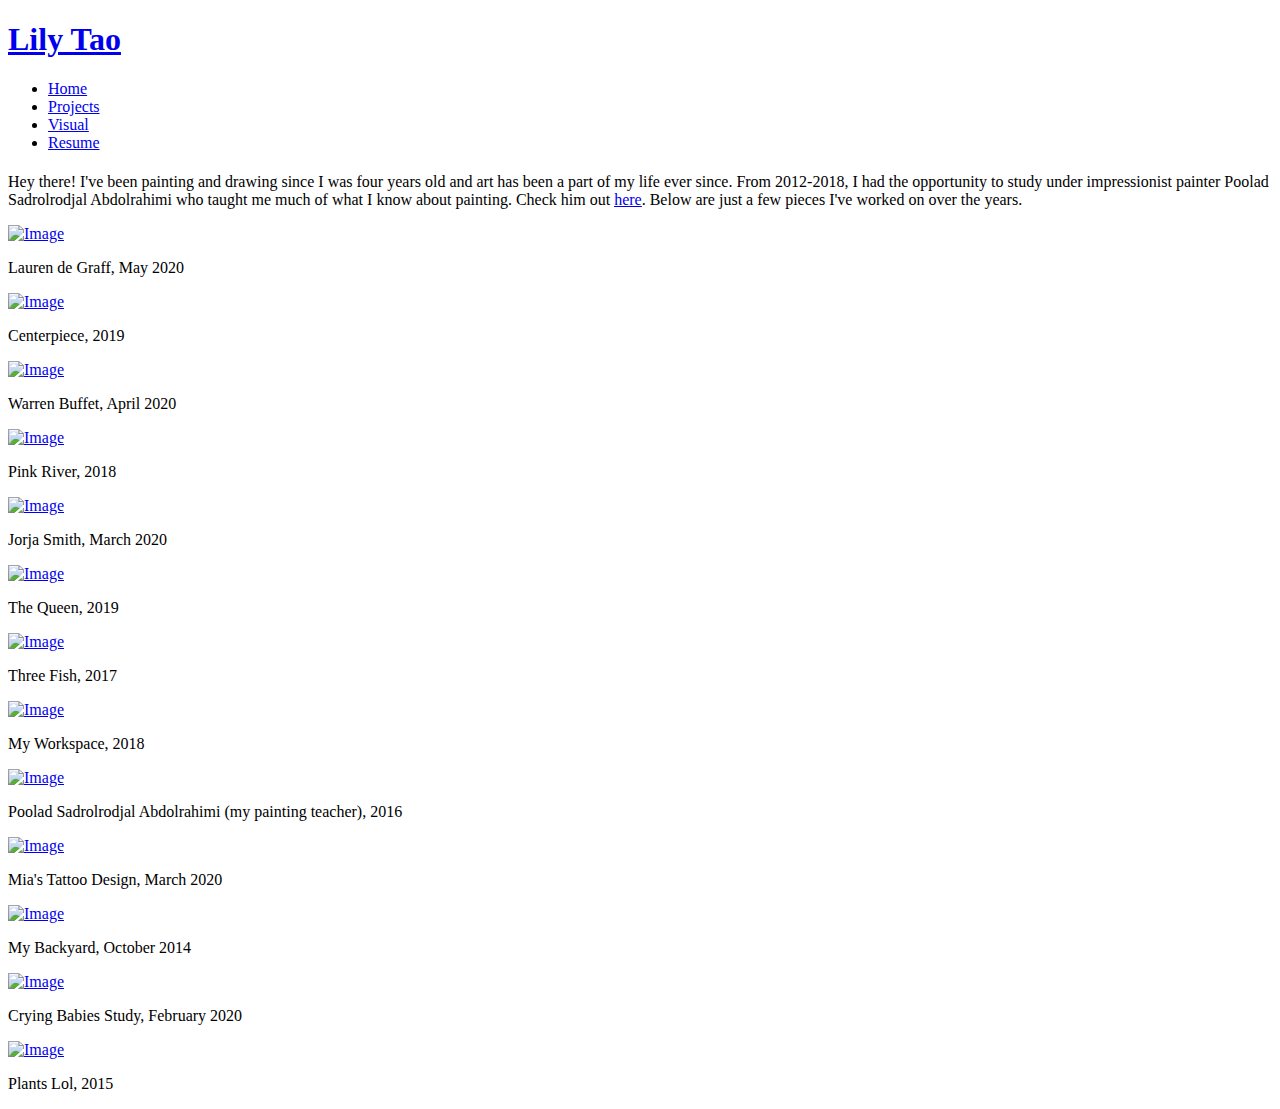
==== creative.html @ a4407685 "Add files via upload" ====
<!DOCTYPE html>
<html lang="en">

<head>
  <!-- Global site tag (gtag.js) - Google Analytics -->
<script async src="https://www.googletagmanager.com/gtag/js?id=UA-166755295-1"></script>
<script>
  window.dataLayer = window.dataLayer || [];
  function gtag(){dataLayer.push(arguments);}
  gtag('js', new Date());

  gtag('config', 'UA-166755295-1');
</script>
  <meta charset="utf-8">
  <meta content="width=device-width, initial-scale=1.0" name="viewport">

  <title>Visual</title>
  <meta content="" name="descriptison">
  <meta content="" name="keywords">

  <!-- Favicons -->
  <link href="assets/img/favicon.png" rel="icon">

  <!-- Google Fonts -->
  <link href="https://fonts.googleapis.com/css?family=Roboto:300,300i,400,400i,500,500i,600,600i,700,700i|Poppins:300,300i,400,400i,500,500i,600,600i,700,700i" rel="stylesheet">

  <!-- Extra CSS Files -->
  <link href="assets/extra/bootstrap/css/bootstrap.min.css" rel="stylesheet">
  <link href="assets/extra/icofont/icofont.min.css" rel="stylesheet">
  <link href="assets/extra/aos/aos.css" rel="stylesheet">
  <link href="assets/extra/line-awesome/css/line-awesome.min.css" rel="stylesheet">
  <link href="assets/extra/owl.carousel/assets/owl.carousel.min.css" rel="stylesheet">

  <!-- Main CSS File -->
  <link href="assets/css/style.css" rel="stylesheet">

</head>

<body>

  <!-- ======= Mobile Menu ======= -->
  <div class="site-mobile-menu site-navbar-target">
    <div class="site-mobile-menu-header">
      <div class="site-mobile-menu-close mt-3">
        <span class="icofont-close js-menu-toggle"></span>
      </div>
    </div>
    <div class="site-mobile-menu-body"></div>
  </div>

  <!-- ======= Header ======= -->
  <header class="site-navbar js-sticky-header site-navbar-target" role="banner">

    <div class="container">
      <div class="row align-items-center">

        <div class="col-6 col-lg-2">
          <h1 class="mb-0 site-logo"><a href="index.html" class="mb-0">Lily Tao</a></h1>
        </div>

        <div class="col-12 col-md-10 d-none d-lg-block">
          <nav class="site-navigation position-relative text-right" role="navigation">

            <ul class="site-menu main-menu js-clone-nav mr-auto d-none d-lg-block">
              <li class="active"><a href="index.html" class="nav-link">Home</a></li>
              <li><a href="index.html#main" class="nav-link">Projects</a></li>
              <li><a href="creative.html" class="nav-link">Visual</a></li>
              <li><a href="resume-lilytao.pdf" target="_blank" class="nav-link">Resume</a></li>
            </ul>
          </nav>
        </div>
      </div>
    </div>
  </header>

  <!-- ======= Fish ======= -->
  <section class="hero-section" id="hero">
    <div class="container">
      <div class="row align-items-center">
        <div class="col-12 hero-text-image">
          <div class="row">
            <div class="col-lg-7 text-center text-lg-left">
              <h1>
                <span class="txt-type" data-wait="3000" data-words='["Some of my works"]'></span>
              </h1>
              <p class="mb-5" data-aos="fade-right" data-aos-delay="1900">Hey there! I've been painting and drawing since I was four years 
                old and art has been a part of my life ever since. From 2012-2018, I had the opportunity to study under impressionist painter 
                Poolad Sadrolrodjal Abdolrahimi who taught me much of what I know about painting. Check him out 
                <u><a href="http://www.simagallery.com" target="_blank" class="text-white">here</a></u>. 
                Below are just a few pieces I've worked on over the years.</p>
            </div>
          </div>
        </div>
      </div>
    </div>

  </section><!-- End FIsh -->


  <main id="main">

    <!-- ======= pics ======= -->

    <section class="section">
      <div class="container">
        <div class="row mb-5">
          <div class="col-md-4">
            <div class="post-entry">
              <a href="assets/img/laurendg.jpg" class="d-block mb-4">
                <img src="assets/img/laurendg-s.jpg" onmouseover="this.src='assets/img/laurendg-b.jpg'"
                onmouseout="this.src='assets/img/laurendg-s.jpg'" alt="Image" class="img-fluid">
              </a>
              <div class="post-text">
                <p>Lauren de Graff, May 2020</p>
              </div>
            </div>
          </div>
          <div class="col-md-4">
            <div class="post-entry">
              <a href="assets/img/centerpiece.jpg" class="d-block mb-4">
                <img src="assets/img/centerpiece-s.jpg" onmouseover="this.src='assets/img/centerpiece-b.jpg'"
                onmouseout="this.src='assets/img/centerpiece-s.jpg'" alt="Image" class="img-fluid">
              </a>
              <div class="post-text">
                <p>Centerpiece, 2019</p>
              </div>
            </div>
          </div>
          <div class="col-md-4">
            <div class="post-entry">
              <a href="assets/img/warrenbuffet.jpg" class="d-block mb-4">
                <img src="assets/img/warrenbuffet-s.jpg" onmouseover="this.src='assets/img/warrenbuffet-b.jpg'"
                onmouseout="this.src='assets/img/warrenbuffet-s.jpg'" alt="Image" class="img-fluid">
              </a>
              <div class="post-text">
                <p>Warren Buffet, April 2020</p>
              </div>
            </div>
          </div>
          <div class="col-md-4">
            <div class="post-entry">
              <a href="assets/img/pinkriver.jpg" class="d-block mb-4">
                <img src="assets/img/pinkriver-s.jpg" onmouseover="this.src='assets/img/pinkriver-b.jpg'"
                onmouseout="this.src='assets/img/pinkriver-s.jpg'" alt="Image" class="img-fluid">
              </a>
              <div class="post-text">
                <p>Pink River, 2018</p>
              </div>
            </div>
          </div>
          <div class="col-md-4">
            <div class="post-entry">
              <a href="assets/img/jorja.jpg" class="d-block mb-4">
                <img src="assets/img/jorja-s.jpg" onmouseover="this.src='assets/img/jorja-b.jpg'"
                onmouseout="this.src='assets/img/jorja-s.jpg'" alt="Image" class="img-fluid">
              </a>
              <div class="post-text">
                <p>Jorja Smith, March 2020</p>
              </div>
            </div>
          </div>
          <div class="col-md-4">
            <div class="post-entry">
              <a href="assets/img/thequeen.jpg" class="d-block mb-4">
                <img src="assets/img/thequeen-s.jpg" onmouseover="this.src='assets/img/thequeen-b.jpg'"
                onmouseout="this.src='assets/img/thequeen-s.jpg'"alt="Image" class="img-fluid">
              </a>
              <div class="post-text">
                <p>The Queen, 2019</p>
              </div>
            </div>
          </div>
          <div class="col-md-4">
            <div class="post-entry">
              <a href="assets/img/threefish.jpg" class="d-block mb-4">
                <img src="assets/img/threefish-s.jpg" onmouseover="this.src='assets/img/threefish-b.jpg'"
                onmouseout="this.src='assets/img/threefish-s.jpg'"alt="Image" class="img-fluid">
              </a>
              <div class="post-text">
                <p>Three Fish, 2017</p>
              </div>
            </div>
          </div>
          <div class="col-md-4">
            <div class="post-entry">
              <a href="assets/img/myworkspace.jpg" class="d-block mb-4">
                <img src="assets/img/myworkspace-s.jpg" onmouseover="this.src='assets/img/myworkspace-b.jpg'"
                onmouseout="this.src='assets/img/myworkspace-s.jpg'"alt="Image" class="img-fluid">
              </a>
              <div class="post-text">
                <p>My Workspace, 2018</p>
              </div>
            </div>
          </div>
          <div class="col-md-4">
            <div class="post-entry">
              <a href="assets/img/poolad.jpg" class="d-block mb-4">
                <img src="assets/img/poolad-s.jpg" onmouseover="this.src='assets/img/poolad-b.jpg'"
                onmouseout="this.src='assets/img/poolad-s.jpg'"alt="Image" class="img-fluid">
              </a>
              <div class="post-text">
                <p>Poolad Sadrolrodjal Abdolrahimi (my painting teacher), 2016</p>
              </div>
            </div>
          </div>
          <div class="col-md-4">
            <div class="post-entry">
              <a href="assets/img/miatattoo.png" class="d-block mb-4">
                <img src="assets/img/miatattoo-s.jpg" onmouseover="this.src='assets/img/miatattoo-b.jpg'"
                onmouseout="this.src='assets/img/miatattoo-s.jpg'"alt="Image" class="img-fluid">
              </a>
              <div class="post-text">
                <p>Mia's Tattoo Design, March 2020</p>
              </div>
            </div>
          </div>
          <div class="col-md-4">
            <div class="post-entry">
              <a href="assets/img/mybackyard.jpg" class="d-block mb-4">
                <img src="assets/img/mybackyard-s.jpg" onmouseover="this.src='assets/img/mybackyard-b.jpg'"
                onmouseout="this.src='assets/img/mybackyard-s.jpg'" alt="Image" class="img-fluid">
              </a>
              <div class="post-text">
                <p>My Backyard, October 2014</p>
              </div>
            </div>
          </div>
          <div class="col-md-4">
            <div class="post-entry">
              <a href="assets/img/crying-babies.jpg" class="d-block mb-4">
                <img src="assets/img/crying-babies-s.jpg" onmouseover="this.src='assets/img/crying-babies-b.jpg'"
                onmouseout="this.src='assets/img/crying-babies-s.jpg'"alt="Image" class="img-fluid">
              </a>
              <div class="post-text">
                <p>Crying Babies Study, February 2020</p>
              </div>
            </div>
          </div>
          <div class="col-md-4">
            <div class="post-entry">
              <a href="assets/img/plants.jpg" class="d-block mb-4">
                <img src="assets/img/plants-s.jpg" onmouseover="this.src='assets/img/plants-b.jpg'"
                onmouseout="this.src='assets/img/plants-s.jpg'"alt="Image" class="img-fluid">
              </a>
              <div class="post-text">
                <p>Plants Lol, 2015</p>
              </div>
            </div>
          </div>
        </div>
      </div>

  </main><!-- End -->

  <!-- ======= Footer ======= -->
  <footer class="footer" role="contentinfo">
    <div class="container">
      <div class="row justify-content-center text-center">
          <p class="social">
            <a href="https://www.github.com/lilytao2001"target="_blank"><span class="icofont-github"></span></a>
            <a href="https://www.linkedin.com/in/lily-tao/"target="_blank"><span class="icofont-linkedin"></span></a>
            <a href="mailto:lily.tao@uwaterloo.ca"target="_blank"><span class="icofont-email"></span></a>
          </p>
      </div>
    </div>
  </footer>

  <a href="#" class="back-to-top"><i class="icofont-simple-up"></i></a>

  <!-- extra js -->
  <script src="assets/extra/jquery/jquery.min.js"></script>
  <script src="assets/extra/aos/aos.js"></script>
  <script src="assets/extra/owl.carousel/owl.carousel.min.js"></script>
  <script src="assets/extra/jquery-sticky/jquery.sticky.js"></script>

  <!-- js -->
  <script src="assets/js/main.js"></script>

</body>

</html>
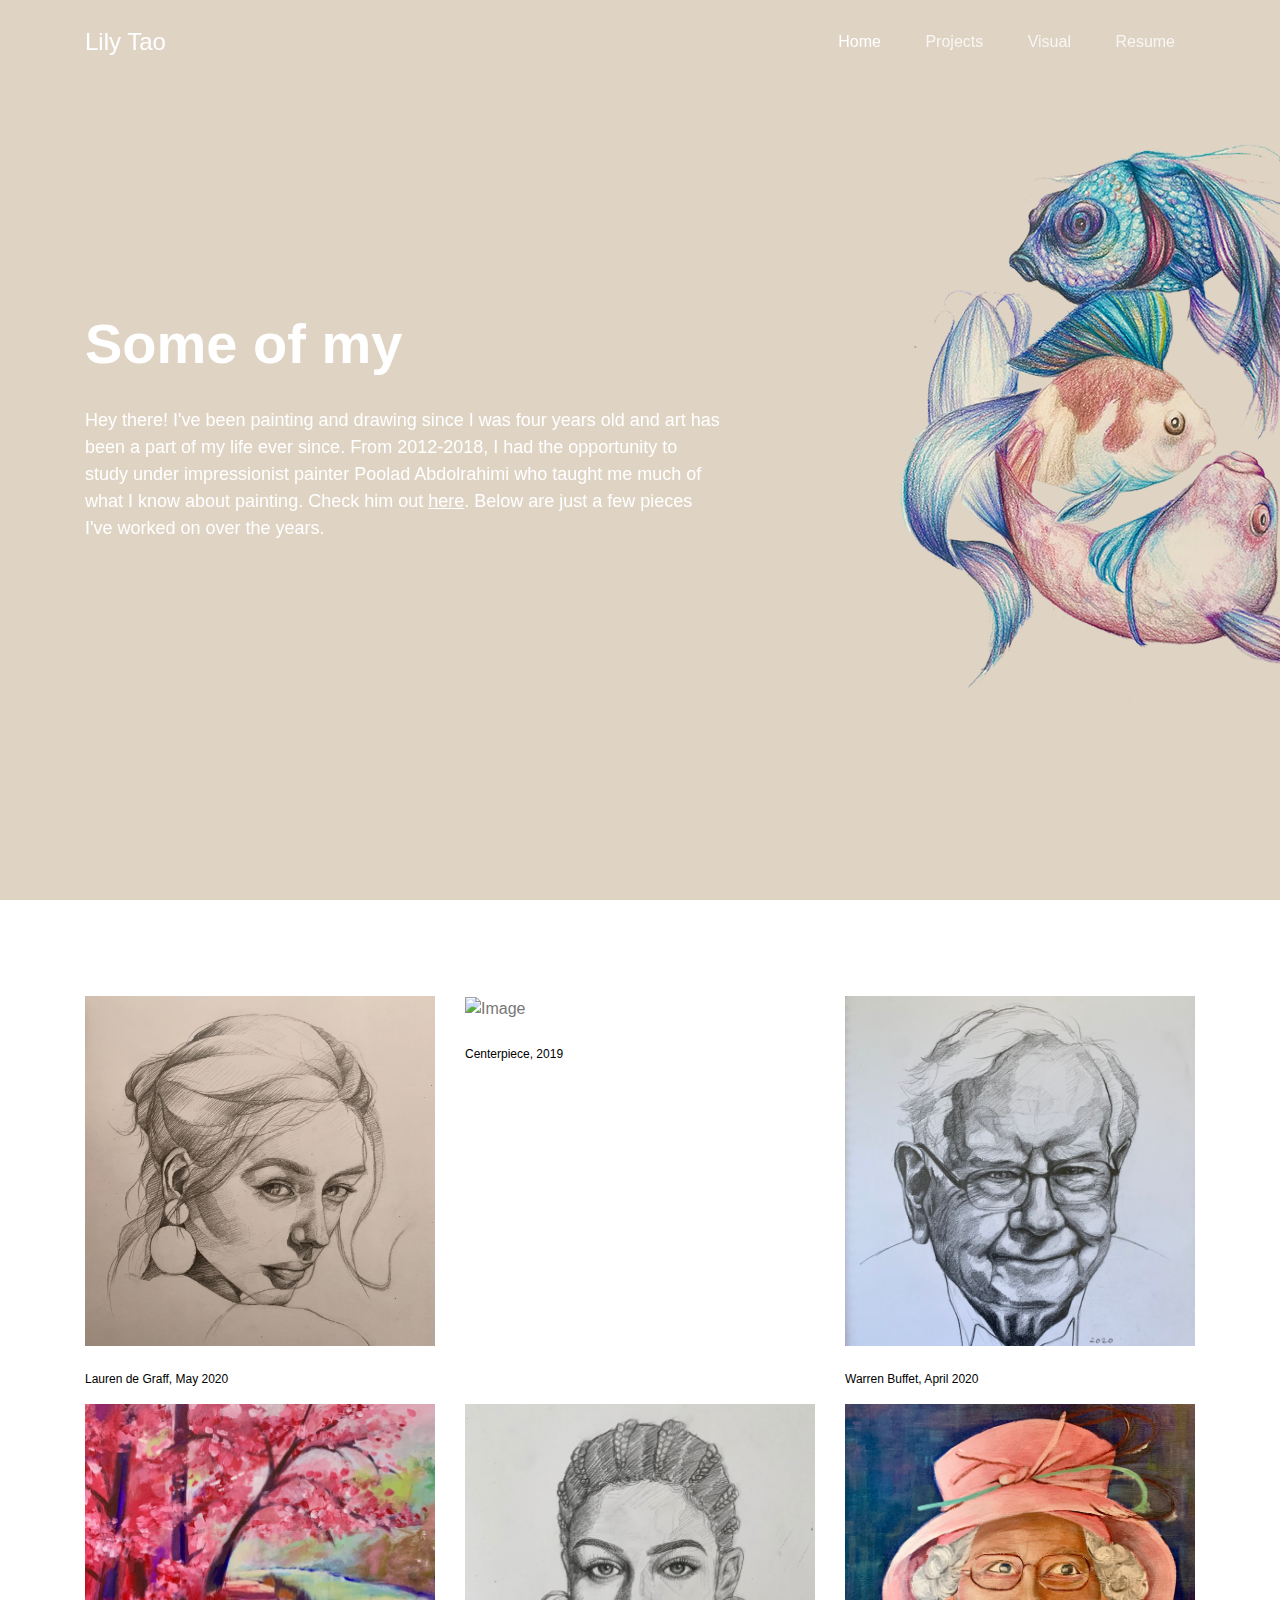
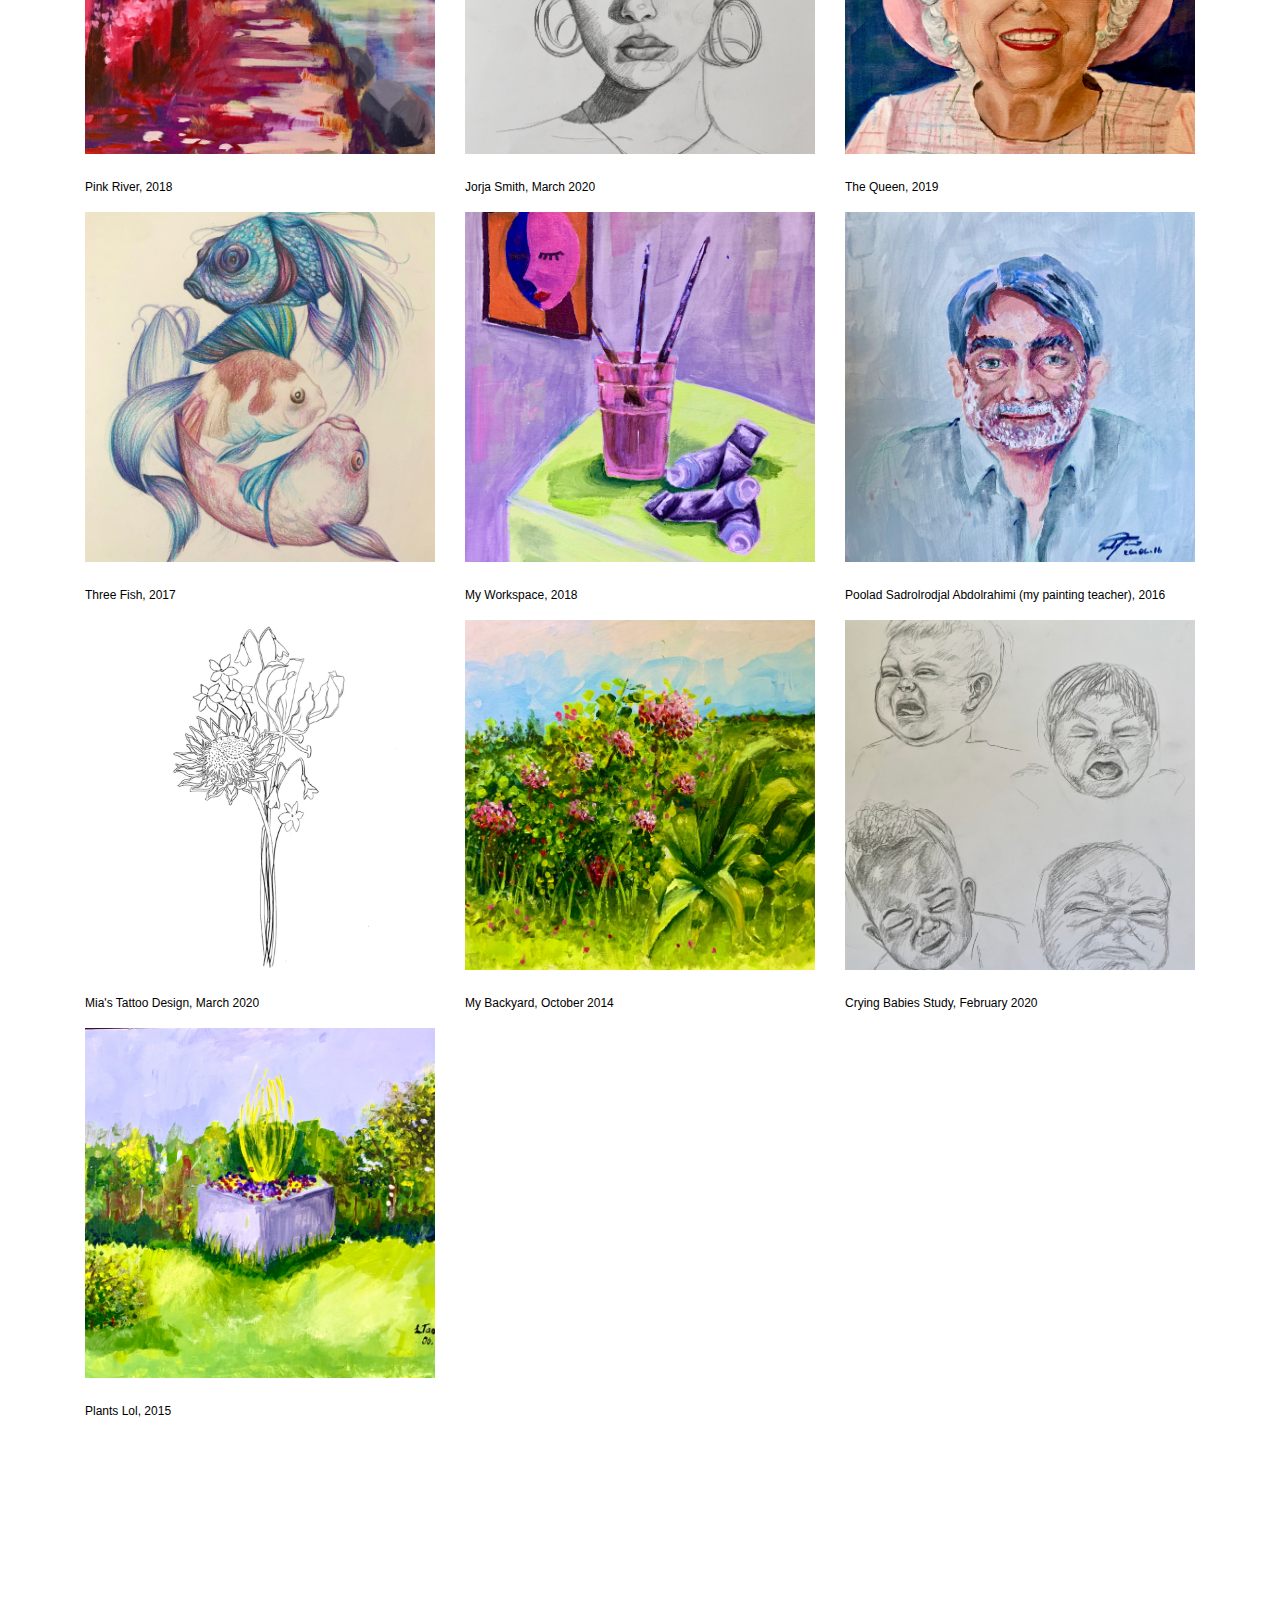
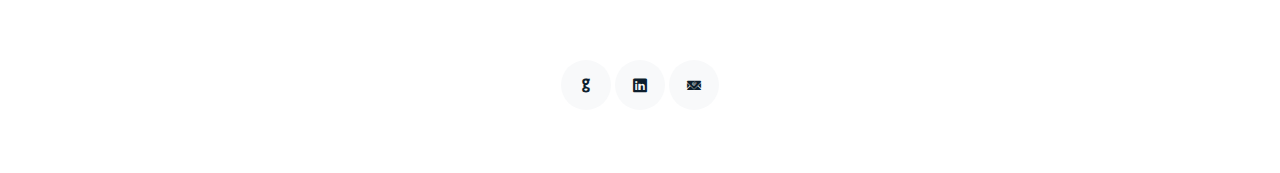
==== commit 0987a44c: "Update creative.html" ====
--- a/creative.html
+++ b/creative.html
@@ -85,7 +85,7 @@
               </h1>
               <p class="mb-5" data-aos="fade-right" data-aos-delay="1900">Hey there! I've been painting and drawing since I was four years 
                 old and art has been a part of my life ever since. From 2012-2018, I had the opportunity to study under impressionist painter 
-                Poolad Sadrolrodjal Abdolrahimi who taught me much of what I know about painting. Check him out 
+                Poolad Abdolrahimi who taught me much of what I know about painting. Check him out 
                 <u><a href="http://www.simagallery.com" target="_blank" class="text-white">here</a></u>. 
                 Below are just a few pieces I've worked on over the years.</p>
             </div>
@@ -278,4 +278,4 @@
 
 </body>
 
-</html>+</html>
--- a/assets/css/style.css
+++ b/assets/css/style.css
@@ -0,0 +1,575 @@
+/*--------------------------------------------------------------
+# General
+--------------------------------------------------------------*/
+html {
+  overflow-x: hidden;
+}
+
+body {
+  font-family: "Open Sans", sans-serif;
+  color: #9fa1a4;
+  line-height: 1.5;
+}
+
+a {
+  color: #777;
+  transition: .3s all ease;
+}
+
+a:hover {
+  color: #000;
+}
+
+h1, h2, h3, h4, h5, h6, .font-heading {
+  font-family: "Open Sans", sans-serif;
+  color: #000;
+}
+
+.container {
+  z-index: 2;
+  position: relative;
+}
+
+.text-black {
+  color: #000 !important;
+}
+
+.text-primary {
+  color: #99505c !important;
+}
+
+.border-top {
+  border-top: 1px solid #f2f2f2 !important;
+}
+
+.border-bottom {
+  border-bottom: 1px solid #f2f2f2 !important;
+}
+
+figure figcaption {
+  margin-top: .5rem;
+  font-style: italic;
+  font-size: .8rem;
+}
+.post-text {
+  font-family: "Open Sans", sans-serif;
+  color: #000;
+  font-size: .75rem;
+}
+.section {
+  padding: 6rem 0;
+}
+
+.section-heading {
+  font-size: 3rem;
+  font-weight: 700;
+  color: #99505c;
+}
+
+/* Back to top button */
+.back-to-top {
+  position: fixed;
+  display: none;
+  background: #99505c;
+  color: #fff;
+  width: 44px;
+  height: 44px;
+  text-align: center;
+  line-height: 1;
+  font-size: 16px;
+  border-radius: 50%;
+  right: 15px;
+  bottom: 15px;
+  transition: background 0.5s;
+  z-index: 11;
+}
+
+.back-to-top i {
+  color: #fff;
+  font-size: 24px;
+  position: absolute;
+  top: 8px;
+  left: 10px;
+}
+
+@media (max-width: 768px) {
+  .back-to-top {
+    bottom: 15px;
+  }
+}
+
+/* Default btn sre-tyling */
+.btn {
+  border: none;
+  padding: 15px 30px !important;
+}
+
+.btn.btn-outline-white {
+  border: 2px solid #fff;
+  background: none;
+  color: #fff;
+}
+
+.btn.btn-outline-white:hover {
+  background: #fff;
+  color: #99505c;
+}
+
+.btn.btn-primary {
+  background: #dfd3c4;
+  color: #fff;
+}
+
+
+/* Sticky Wrapper */
+.sticky-wrapper {
+  position: absolute;
+  z-index: 100;
+  width: 100%;
+}
+
+.sticky-wrapper .site-navbar .site-logo a {
+  color: #fff;
+}
+
+.sticky-wrapper .site-navbar .site-menu > li > a {
+  color: rgba(255, 255, 255, 0.8) !important;
+}
+
+.sticky-wrapper .site-navbar .site-menu > li > a:hover, .sticky-wrapper .site-navbar .site-menu > li > a.active {
+  color: #fff !important;
+}
+
+.sticky-wrapper.is-sticky .burger:before, .sticky-wrapper.is-sticky .burger span, .sticky-wrapper.is-sticky .burger:after {
+  background: #000000;
+  transition: .0s all ease;
+}
+
+.sticky-wrapper.is-sticky .site-navbar {
+  background: #fff;
+  border-bottom: 1px solid transparent;
+  box-shadow: 4px 0 20px -5px rgba(0, 0, 0, 0.2);
+}
+
+.sticky-wrapper.is-sticky .site-navbar .site-logo a {
+  color: #000000 !important;
+}
+
+.sticky-wrapper.is-sticky .site-navbar .site-menu > li > a {
+  color: #000000 !important;
+}
+
+.sticky-wrapper.is-sticky .site-navbar .site-menu > li > a:hover, .sticky-wrapper.is-sticky .site-navbar .site-menu > li > a.active {
+  color: #99505c !important;
+}
+
+.sticky-wrapper.is-sticky .site-navbar .site-menu > li.active a {
+  color: #99505c !important;
+}
+
+.sticky-wrapper .shrink {
+  padding-top: 0px !important;
+  padding-bottom: 0px !important;
+}
+
+
+/*--------------------------------------------------------------
+# Fish Section
+--------------------------------------------------------------*/
+.hero-section {
+  background: url(../img/fish.png);
+  position: relative;
+}
+.hero-section, .hero-section > .container > .row {
+  height: 100vh;
+  min-height: 880px;
+}
+
+.hero-section.inner-page {
+  height: 60vh;
+  min-height: 0;
+}
+
+.hero-section.inner-page .hero-text {
+  transform: translateY(-150px);
+  margin-top: -120px;
+}
+
+@media screen and (max-width: 992px) {
+  .hero-section.inner-page .hero-text {
+    margin-top: -80px;
+  }
+}
+
+.hero-section h1 {
+  font-size: 3.5rem;
+  color: #fff;
+  font-weight: 700;
+  margin-bottom: 30px;
+}
+
+@media screen and (max-width: 992px) {
+  .hero-section h1 {
+    font-size: 2.5rem;
+    text-align: center;
+  }
+}
+
+@media screen and (max-width: 992px) {
+  .hero-section .hero-text-image {
+    margin-top: 4rem;
+  }
+}
+
+.hero-section p {
+  font-size: 18px;
+  color: #fff;
+}
+/*--------------------------------------------------------------
+# HH 
+--------------------------------------------------------------*/
+.HH-section {
+  background: url(../img/placeholder.png); 
+  position: relative;
+  background-repeat: no-repeat;
+  background-size: cover;
+}
+.HH-section, .HH-section > .container > .row {
+  height: 100vh;
+  min-height: 880px;
+}
+
+.HH-section.inner-page {
+  height: 60vh;
+  min-height: 0;
+}
+
+.HH-section.inner-page .hero-text {
+  transform: translateY(-150px);
+  margin-top: -120px;
+}
+
+@media screen and (max-width: 992px) {
+  .HH-section.inner-page .hero-text {
+    margin-top: -80px;
+  }
+}
+
+.HH-section h1 {
+  font-size: 3.5rem;
+  color: #fff;
+  font-weight: 700;
+  margin-bottom: 30px;
+}
+
+@media screen and (max-width: 992px) {
+  .HH-section h1 {
+    font-size: 2.5rem;
+    text-align: center;
+  }
+}
+
+@media screen and (max-width: 992px) {
+  .HH-section .hero-text-image {
+    margin-top: 4rem;
+  }
+}
+
+.HH-section p {
+  font-size: 18px;
+  color: #fff;
+}
+/*--------------------------------------------------------------
+# Nav
+--------------------------------------------------------------*/
+.site-navbar {
+  margin-bottom: 0px;
+  z-index: 1999;
+  position: fixed;
+  top: 0;
+  width: 100%;
+}
+
+.site-navbar .site-logo {
+  position: relative;
+  font-size: 24px;
+}
+
+.site-navbar .site-logo a {
+  color: #fff;
+}
+
+.site-navbar .site-logo a:hover {
+  text-decoration: none;
+}
+
+.site-navbar .site-navigation .site-menu {
+  margin-bottom: 0;
+}
+
+.site-navbar .site-navigation .site-menu a {
+  text-decoration: none !important;
+  display: inline-block;
+}
+
+.site-navbar .site-navigation .site-menu > li {
+  display: inline-block;
+}
+
+.site-navbar .site-navigation .site-menu > li > a {
+  padding: 30px 20px;
+  color: #000000;
+  display: inline-block;
+  text-decoration: none !important;
+}
+
+.site-navbar .site-navigation .site-menu > li > a:hover {
+  color: #99505c;
+}
+
+.site-navbar .site-navigation .site-menu > li.active > a {
+  color: #fff !important;
+}
+
+.site-mobile-menu {
+  width: 300px;
+  position: fixed;
+  right: 0;
+  z-index: 2000;
+  padding-top: 20px;
+  background: #fff;
+  height: calc(100vh);
+  transform: translateX(110%);
+  box-shadow: -10px 0 20px -10px rgba(0, 0, 0, 0.1);
+  transition: .3s all ease-in-out;
+}
+
+.offcanvas-menu .site-mobile-menu {
+  transform: translateX(0%);
+}
+
+.site-mobile-menu .site-mobile-menu-header {
+  width: 100%;
+  float: left;
+  padding-left: 20px;
+  padding-right: 20px;
+}
+
+.site-mobile-menu .site-mobile-menu-header .site-mobile-menu-close {
+  float: right;
+  margin-top: 8px;
+}
+
+.site-mobile-menu .site-mobile-menu-header .site-mobile-menu-close span {
+  font-size: 30px;
+  display: inline-block;
+  padding-left: 10px;
+  padding-right: 0px;
+  line-height: 1;
+  cursor: pointer;
+  transition: .3s all ease;
+}
+
+.site-mobile-menu .site-mobile-menu-header .site-mobile-menu-logo {
+  float: left;
+  margin-top: 10px;
+  margin-left: 0px;
+}
+
+.site-mobile-menu .site-mobile-menu-header .site-mobile-menu-logo a {
+  display: inline-block;
+  text-transform: uppercase;
+}
+
+.site-mobile-menu .site-mobile-menu-header .site-mobile-menu-logo a img {
+  max-width: 70px;
+}
+
+.site-mobile-menu .site-mobile-menu-header .site-mobile-menu-logo a:hover {
+  text-decoration: none;
+}
+
+.site-mobile-menu .site-mobile-menu-body {
+  overflow-y: scroll;
+  -webkit-overflow-scrolling: touch;
+  position: relative;
+  padding: 0 20px 20px 20px;
+  height: calc(100vh - 52px);
+  padding-bottom: 150px;
+}
+
+.site-mobile-menu .site-nav-wrap {
+  padding: 0;
+  margin: 0;
+  list-style: none;
+  position: relative;
+}
+
+.site-mobile-menu .site-nav-wrap a {
+  padding: 10px 20px;
+  display: block;
+  position: relative;
+}
+
+.site-mobile-menu .site-nav-wrap a:hover {
+  color: #99505c;
+}
+
+.site-mobile-menu .site-nav-wrap li {
+  position: relative;
+  display: block;
+}
+
+.site-mobile-menu .site-nav-wrap li.active > a {
+  color: #99505c;
+}
+
+.site-mobile-menu .site-nav-wrap .arrow-collapse {
+  position: absolute;
+  right: 0px;
+  top: 10px;
+  z-index: 20;
+  width: 36px;
+  height: 36px;
+  text-align: center;
+  cursor: pointer;
+  border-radius: 50%;
+}
+
+.site-mobile-menu .site-nav-wrap .arrow-collapse:before {
+  font-size: 12px;
+  z-index: 20;
+  font-family: "icofont";
+  content: "\ea99";
+  position: absolute;
+  top: 50%;
+  left: 50%;
+  transform: translate(-50%, -50%) rotate(-180deg);
+  transition: .3s all ease;
+}
+
+.site-mobile-menu .site-nav-wrap .arrow-collapse.collapsed:before {
+  transform: translate(-50%, -50%);
+}
+
+.site-mobile-menu .site-nav-wrap > li {
+  display: block;
+  position: relative;
+  float: left;
+  width: 100%;
+}
+
+.site-mobile-menu .site-nav-wrap > li > a {
+  padding-left: 20px;
+  font-size: 20px;
+}
+
+.site-mobile-menu .site-nav-wrap > li > ul {
+  padding: 0;
+  margin: 0;
+  list-style: none;
+}
+
+.site-mobile-menu .site-nav-wrap > li > ul > li {
+  display: block;
+}
+
+.site-mobile-menu .site-nav-wrap > li > ul > li > a {
+  padding-left: 40px;
+  font-size: 16px;
+}
+
+.site-mobile-menu .site-nav-wrap > li > ul > li > ul {
+  padding: 0;
+  margin: 0;
+}
+
+.site-mobile-menu .site-nav-wrap > li > ul > li > ul > li {
+  display: block;
+}
+
+.site-mobile-menu .site-nav-wrap > li > ul > li > ul > li > a {
+  font-size: 16px;
+  padding-left: 60px;
+}
+
+/*--------------------------------------------------------------
+# Posts (so far unused)
+--------------------------------------------------------------*/
+
+.overlay {
+  position: absolute;
+  top: 0;
+  bottom: 0;
+  left: 0;
+  right: 0;
+  height: 100%;
+  width: 100%;
+  opacity: 0;
+  transition: .5s ease;
+}
+
+.col-md-4 a:hover .pinkriver {
+  opacity: 1;
+  background-image: url(assets/img/pinkriver-b.jpg) no-repeat;
+}
+/*--------------------------------------------------------------
+# Project Page 
+--------------------------------------------------------------*/
+.helpinghand-banner {
+  background: url(../img/HH-wood.png) !important;
+}
+.HH-demo-left img {
+  padding-left: 25%;
+  height: 80%; 
+  width: 80%;
+}
+.HH-demo-right img {
+  padding-right: 25%;
+  height: 80%; 
+  width: 80%;
+}
+/*--------------------------------------------------------------
+# Footer
+--------------------------------------------------------------*/
+.footer {
+  padding: 5rem 0 2.5rem 0;
+}
+
+.footer h3 {
+  font-size: 18px;
+  margin-bottom: 30px;
+}
+
+.footer ul li {
+  margin-bottom: 10px;
+}
+
+.footer a {
+  color: #000;
+}
+
+.social a {
+  display: inline-block;
+  width: 50px;
+  height: 50px;
+  border-radius: 50%;
+  background: #f8f9fa;
+  position: relative;
+  text-align: center;
+  transition: .3s background ease;
+  color: #0d1e2d;
+}
+
+.social a span {
+  display: inline-block;
+  left: 50%;
+  position: absolute;
+  top: 50%;
+  transform: translate(-50%, -50%);
+}
+
+.social a:hover {
+  color: #fff;
+  background: #99505c;
+}
